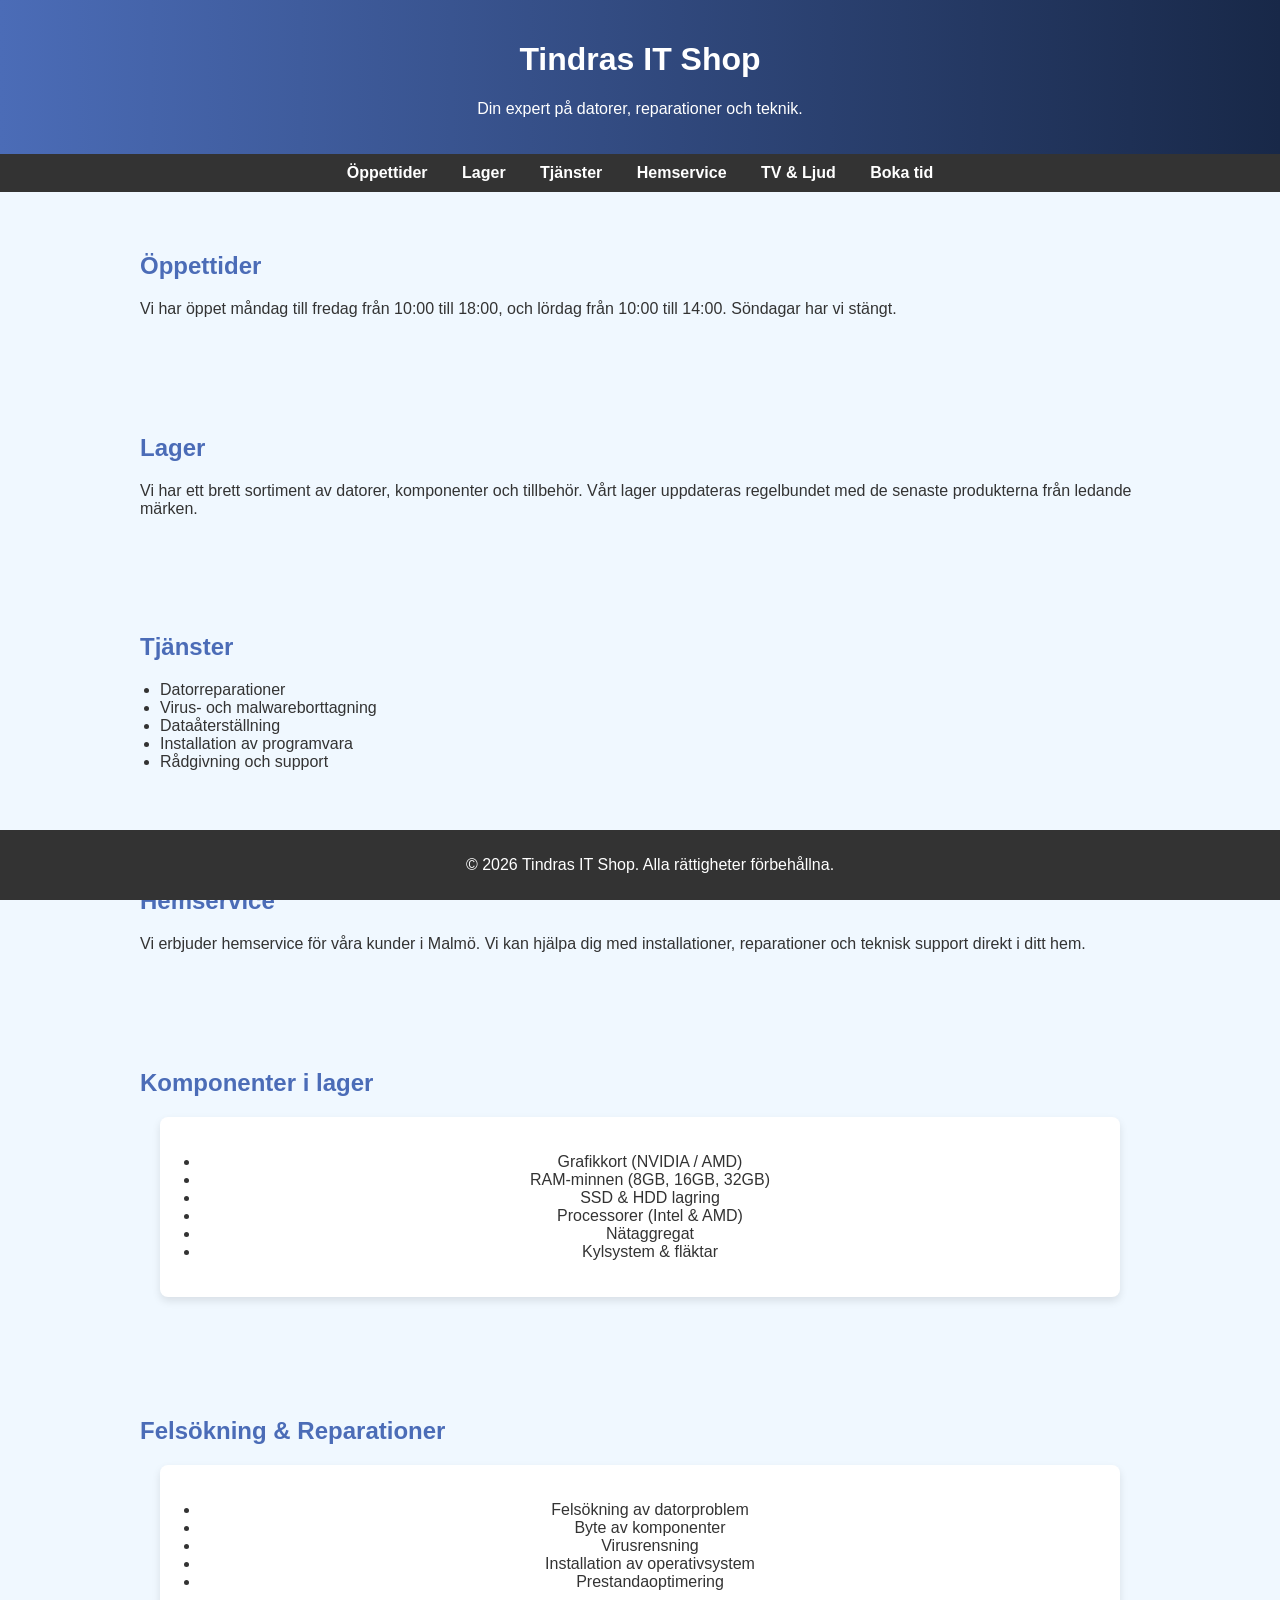
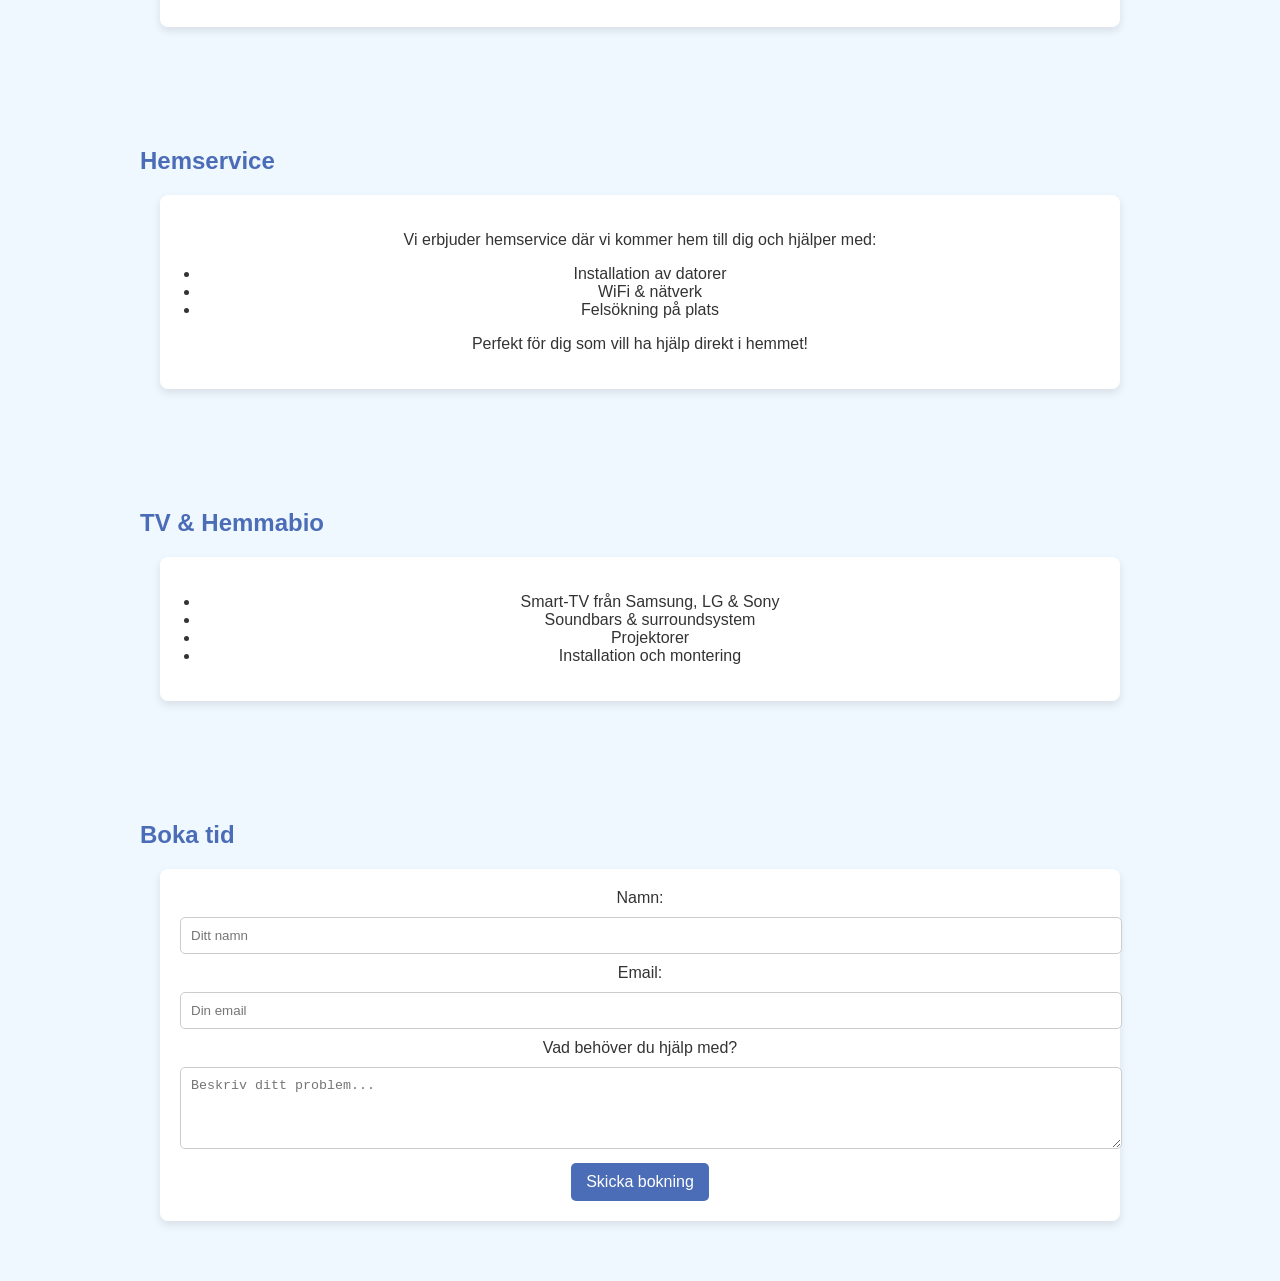
==== www/index.html @ 1469da60 "Add project plan and initial HTML structure for Tindras IT Shop Co-authored-by: Copilot <copilot@git" ====
<!DOCTYPE html>
<html lang="en">

<head>
    <meta charset="UTF-8">
    <meta name="viewport" content="width=device-width, initial-scale=1.0">
    <title>Tindras IT Shop</title>
    <style>
        body {
            margin: 0;
            font-family: Arial, sans-serif;
            background-color: #f0f8ff;
            color: #333;
        }

        header {
            background: linear-gradient(90deg, #4b6cb7, #182848);
            color: white;
            padding: 20px;
            text-align: center;
        }

        nav {
            background-color: #333;
            padding: 10px;
            text-align: center;
        }

        nav a {
            color: white;
            margin: 0 15px;
            text-decoration: none;
            font-weight: bold;
        }

        nav a:hover {
            text-decoration: underline;
        }

        section {
            padding: 40px 20px;
            max-width: 1000px;
            margin: auto;
        }

        h2 {
            color: #4b6cb7;
        }

        .card {
            background-color: white;
            border-radius: 8px;
            box-shadow: 0 4px 8px rgba(0, 0, 0, 0.1);
            padding: 20px;
            margin: 20px;
            text-align: center;
            transition: transform 0.2s;
        }

        ul {
            padding-left: 20px;
        }

        footer {
            background-color: #333;
            color: white;
            text-align: center;
            padding: 10px;
            position: fixed;
            width: 100%;
            bottom: 0;
        }

        .btn {
            background-color: #4b6cb7;
            color: white;
            padding: 10px 15px;
            border: none;
            border-radius: 5px;
            cursor: pointer;
            font-size: 16px;
        }

        .btn:hover {
            background-color: #182848;
        }

        input,
        textarea {
            width: 100%;
            padding: 10px;
            margin: 10px 0;
            border: 1px solid #ccc;
            border-radius: 5px;
        }
    </style>

</head>

<body>
    <header>
        <h1>Tindras IT Shop</h1>
        <p>Din expert på datorer, reparationer och teknik.</p>
    </header>

    <nav>
        <a href="#oppettider">Öppettider</a>
        <a href="#lager">Lager</a>
        <a href="#tjänster">Tjänster</a>
        <a href="#hemservice">Hemservice</a>
        <a href="#tv">TV & Ljud</a>
        <a href="#boka">Boka tid</a>
    </nav>
    <section id="oppettider">
        <h2>Öppettider</h2>
        <p>Vi har öppet måndag till fredag från 10:00 till 18:00, och lördag från 10:00 till 14:00. Söndagar har vi
            stängt.</p>
    </section>

    <section id="lager">
        <h2>Lager</h2>
        <p>Vi har ett brett sortiment av datorer, komponenter och tillbehör. Vårt lager uppdateras regelbundet med de
            senaste produkterna från ledande märken.</p>
    </section>

    <section id="tjänster">
        <h2>Tjänster</h2>
        <ul>
            <li>Datorreparationer</li>
            <li>Virus- och malwareborttagning</li>
            <li>Dataåterställning</li>
            <li>Installation av programvara</li>
            <li>Rådgivning och support</li>
        </ul>
    </section>

    <section id="hemservice">
        <h2>Hemservice</h2>
        <p>Vi erbjuder hemservice för våra kunder i Malmö. Vi kan hjälpa dig med installationer, reparationer och
            teknisk support direkt i ditt hem.</p>
    </section>

    <section id="lager">
        <h2>Komponenter i lager</h2>
        <div class="card">
            <ul>
                <li>Grafikkort (NVIDIA / AMD)</li>
                <li>RAM-minnen (8GB, 16GB, 32GB)</li>
                <li>SSD & HDD lagring</li>
                <li>Processorer (Intel & AMD)</li>
                <li>Nätaggregat</li>
                <li>Kylsystem & fläktar</li>
            </ul>
        </div>
    </section>

    <section id="tjanster">
        <h2>Felsökning & Reparationer</h2>
        <div class="card">
            <ul>
                <li>Felsökning av datorproblem</li>
                <li>Byte av komponenter</li>
                <li>Virusrensning</li>
                <li>Installation av operativsystem</li>
                <li>Prestandaoptimering</li>
            </ul>
        </div>
    </section>

    <section id="hemservice">
        <h2>Hemservice</h2>
        <div class="card">
            <p>Vi erbjuder hemservice där vi kommer hem till dig och hjälper med:</p>
            <ul>
                <li>Installation av datorer</li>
                <li>WiFi & nätverk</li>
                <li>Felsökning på plats</li>
            </ul>
            <p>Perfekt för dig som vill ha hjälp direkt i hemmet!</p>
        </div>
    </section>

    <section id="tv">
        <h2>TV & Hemmabio</h2>
        <div class="card">
            <ul>
                <li>Smart-TV från Samsung, LG & Sony</li>
                <li>Soundbars & surroundsystem</li>
                <li>Projektorer</li>
                <li>Installation och montering</li>
            </ul>
        </div>
    </section>

    <section id="boka">
        <h2>Boka tid</h2>
        <div class="card">
            <form>
                <label>Namn:</label>
                <input type="text" placeholder="Ditt namn">

                <label>Email:</label>
                <input type="email" placeholder="Din email">

                <label>Vad behöver du hjälp med?</label>
                <textarea rows="4" placeholder="Beskriv ditt problem..."></textarea>

                <button class="btn">Skicka bokning</button>
            </form>
        </div>
    </section>

    <footer>
        <p>&copy; 2026 Tindras IT Shop. Alla rättigheter förbehållna.</p>
    </footer>


</body>

</html>
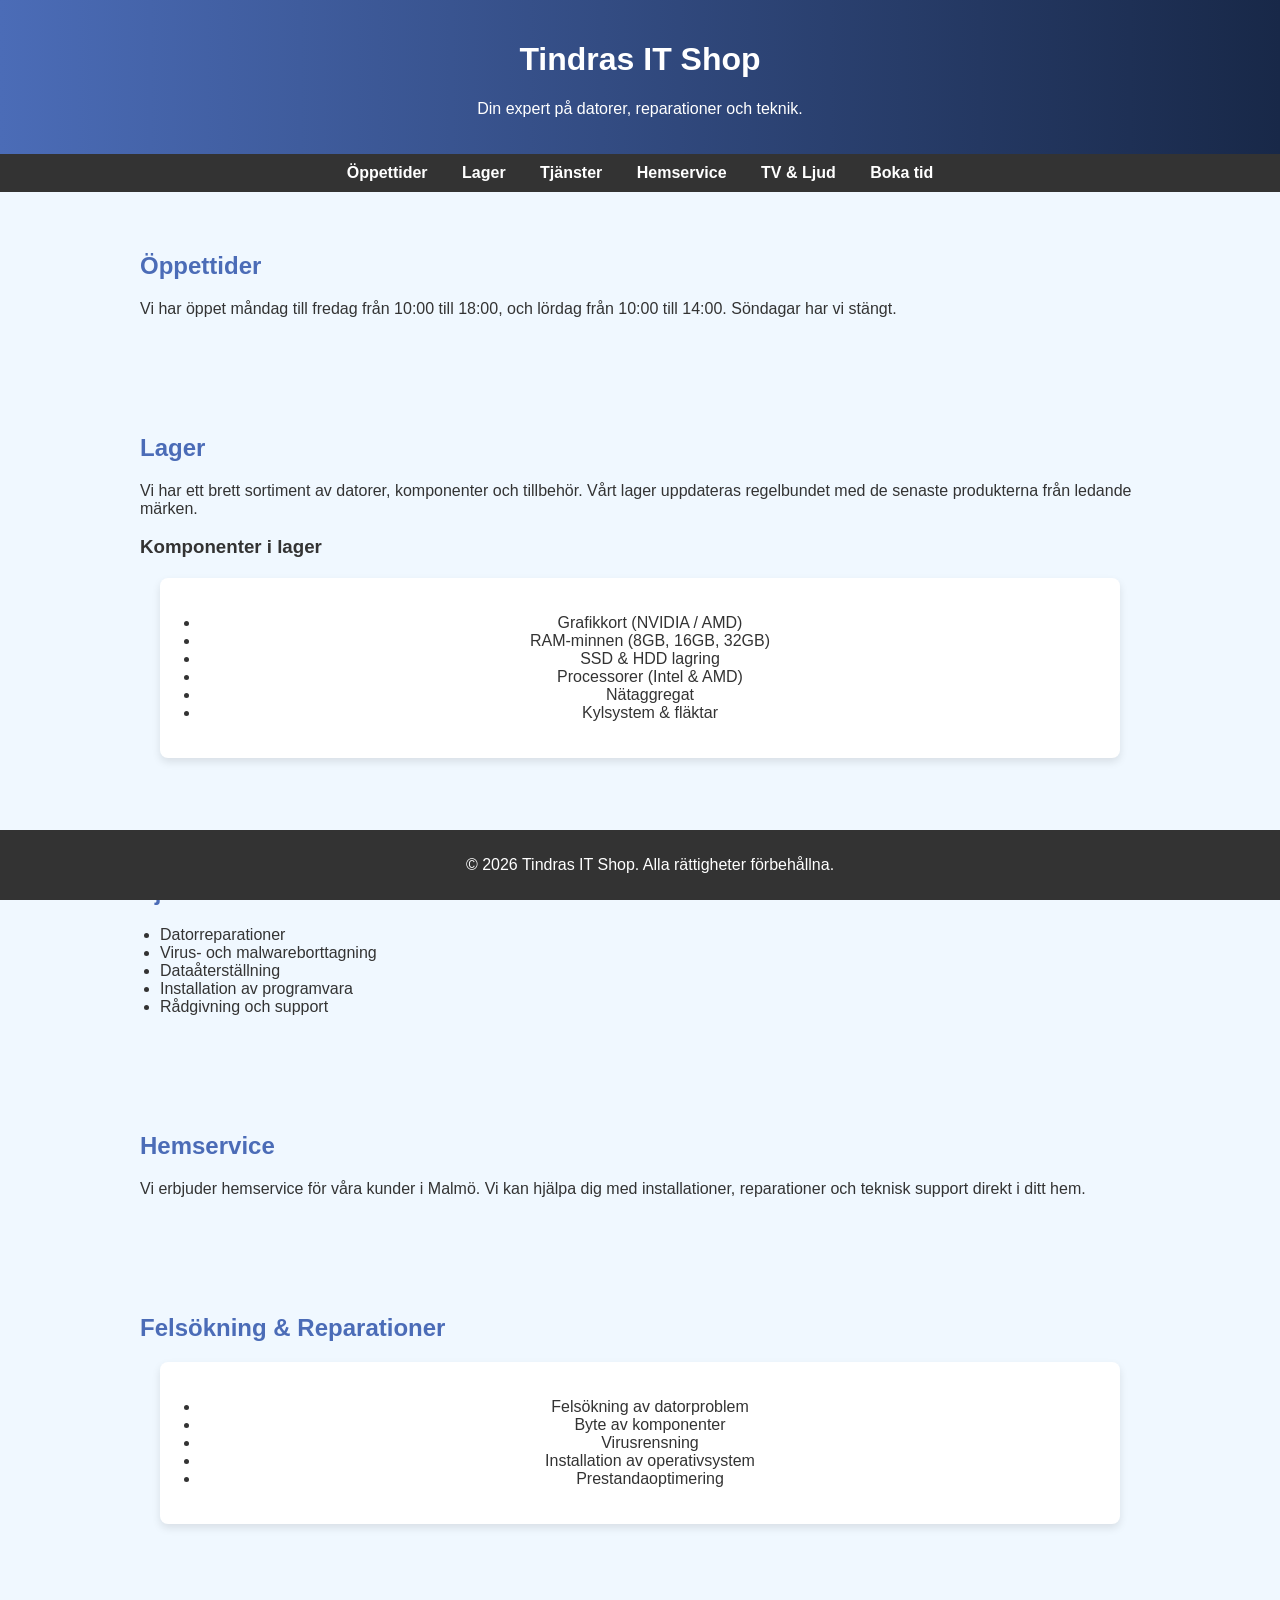
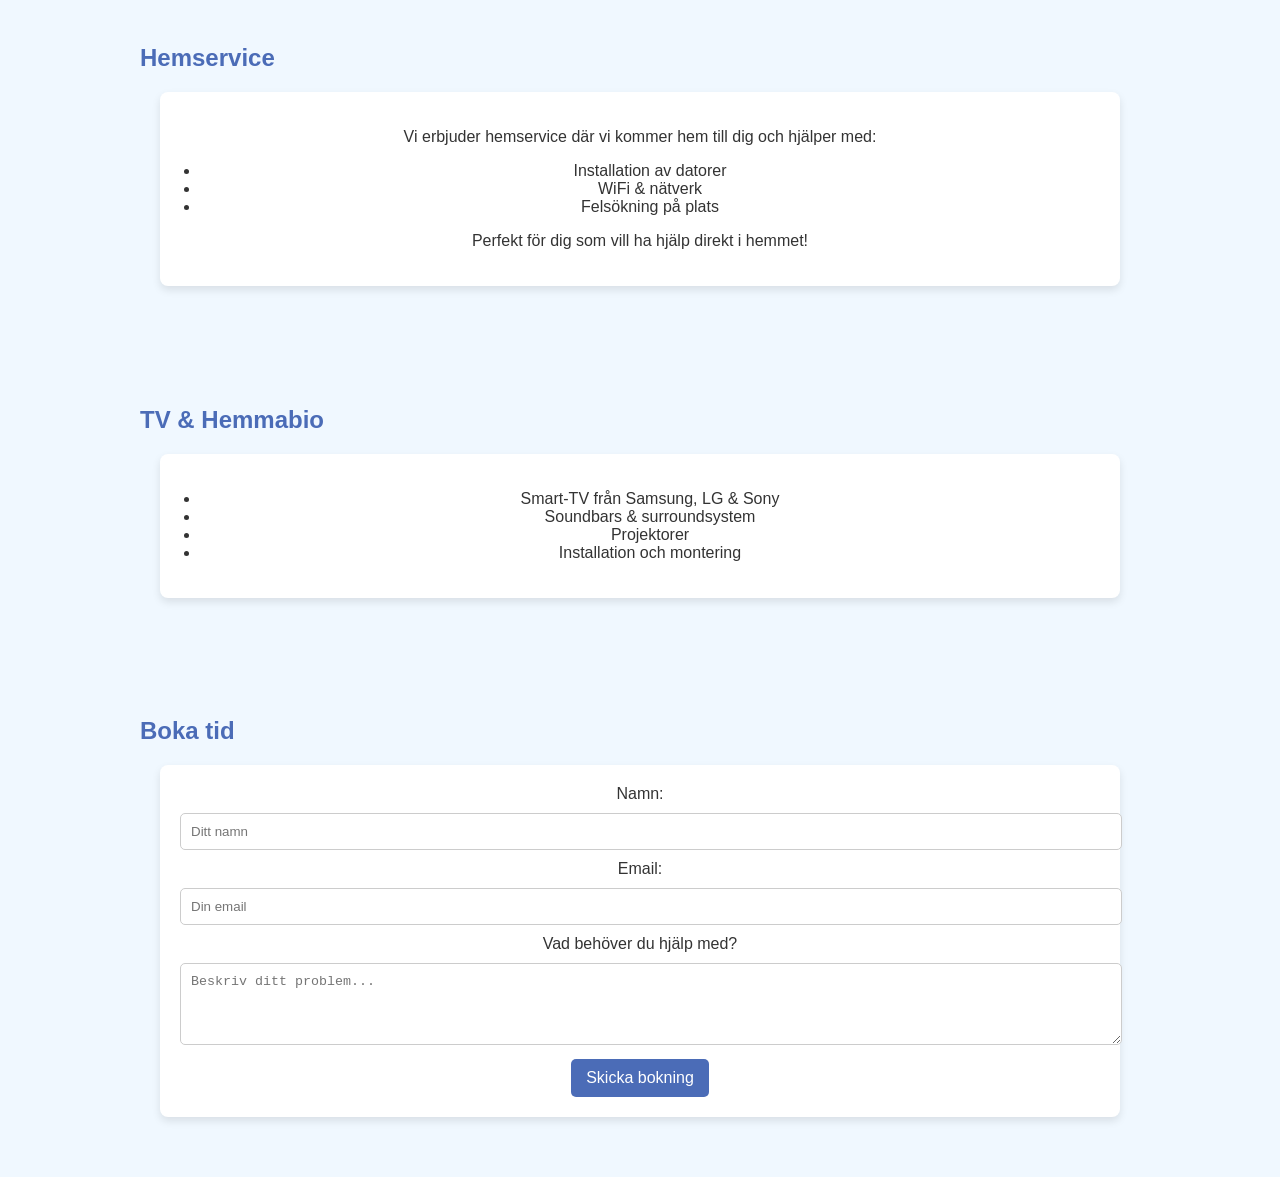
==== commit 0453df6d: "Update inventory section to include available components and remove duplicate section Co-authored-by" ====
--- a/www/index.html
+++ b/www/index.html
@@ -121,6 +121,18 @@
         <h2>Lager</h2>
         <p>Vi har ett brett sortiment av datorer, komponenter och tillbehör. Vårt lager uppdateras regelbundet med de
             senaste produkterna från ledande märken.</p>
+        <h3>Komponenter i lager</h3>
+        <div class="card">
+            <ul>
+                <li>Grafikkort (NVIDIA / AMD)</li>
+                <li>RAM-minnen (8GB, 16GB, 32GB)</li>
+                <li>SSD & HDD lagring</li>
+                <li>Processorer (Intel & AMD)</li>
+                <li>Nätaggregat</li>
+                <li>Kylsystem & fläktar</li>
+            </ul>
+        </div>
+
     </section>
 
     <section id="tjänster">
@@ -140,19 +152,6 @@
             teknisk support direkt i ditt hem.</p>
     </section>
 
-    <section id="lager">
-        <h2>Komponenter i lager</h2>
-        <div class="card">
-            <ul>
-                <li>Grafikkort (NVIDIA / AMD)</li>
-                <li>RAM-minnen (8GB, 16GB, 32GB)</li>
-                <li>SSD & HDD lagring</li>
-                <li>Processorer (Intel & AMD)</li>
-                <li>Nätaggregat</li>
-                <li>Kylsystem & fläktar</li>
-            </ul>
-        </div>
-    </section>
 
     <section id="tjanster">
         <h2>Felsökning & Reparationer</h2>
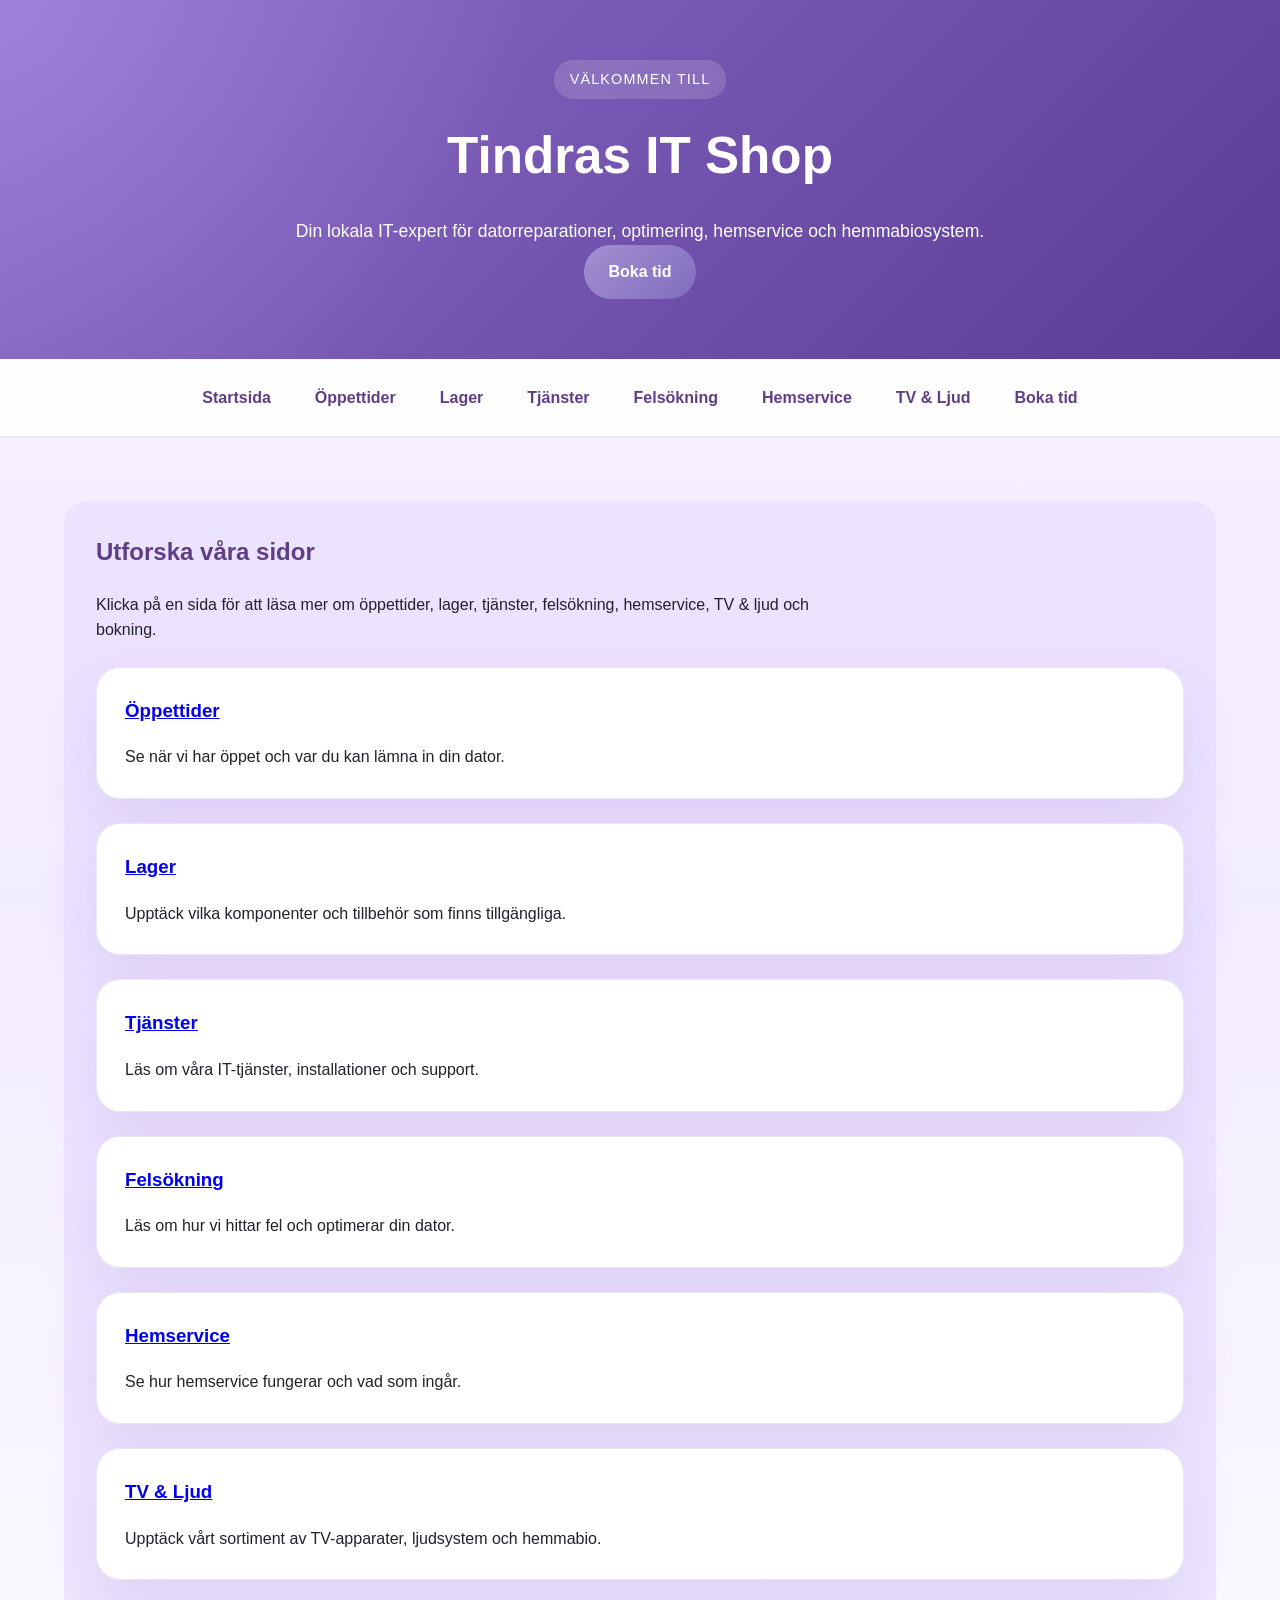
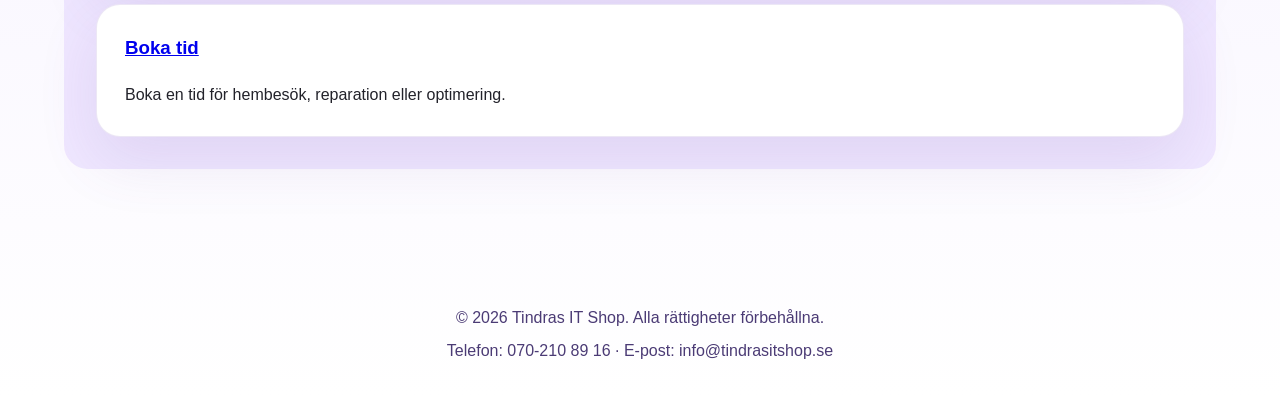
==== commit 0883a74f: "Implement comprehensive updates for Tindras IT Shop website - Revamped projektplan to focus on websi" ====
--- a/www/index.html
+++ b/www/index.html
@@ -1,219 +1,82 @@
 <!DOCTYPE html>
-<html lang="en">
+<html lang="sv">
 
 <head>
     <meta charset="UTF-8">
     <meta name="viewport" content="width=device-width, initial-scale=1.0">
     <title>Tindras IT Shop</title>
-    <style>
-        body {
-            margin: 0;
-            font-family: Arial, sans-serif;
-            background-color: #f0f8ff;
-            color: #333;
-        }
-
-        header {
-            background: linear-gradient(90deg, #4b6cb7, #182848);
-            color: white;
-            padding: 20px;
-            text-align: center;
-        }
-
-        nav {
-            background-color: #333;
-            padding: 10px;
-            text-align: center;
-        }
-
-        nav a {
-            color: white;
-            margin: 0 15px;
-            text-decoration: none;
-            font-weight: bold;
-        }
-
-        nav a:hover {
-            text-decoration: underline;
-        }
-
-        section {
-            padding: 40px 20px;
-            max-width: 1000px;
-            margin: auto;
-        }
-
-        h2 {
-            color: #4b6cb7;
-        }
-
-        .card {
-            background-color: white;
-            border-radius: 8px;
-            box-shadow: 0 4px 8px rgba(0, 0, 0, 0.1);
-            padding: 20px;
-            margin: 20px;
-            text-align: center;
-            transition: transform 0.2s;
-        }
-
-        ul {
-            padding-left: 20px;
-        }
-
-        footer {
-            background-color: #333;
-            color: white;
-            text-align: center;
-            padding: 10px;
-            position: fixed;
-            width: 100%;
-            bottom: 0;
-        }
-
-        .btn {
-            background-color: #4b6cb7;
-            color: white;
-            padding: 10px 15px;
-            border: none;
-            border-radius: 5px;
-            cursor: pointer;
-            font-size: 16px;
-        }
-
-        .btn:hover {
-            background-color: #182848;
-        }
-
-        input,
-        textarea {
-            width: 100%;
-            padding: 10px;
-            margin: 10px 0;
-            border: 1px solid #ccc;
-            border-radius: 5px;
-        }
-    </style>
-
+    <meta name="description"
+        content="Tindras IT Shop i Malmö erbjuder datorreparationer, felsökning, hemservice och TV-/ljudanläggningar.">
+    <link rel="stylesheet" href="style.css">
 </head>
 
 <body>
-    <header>
-        <h1>Tindras IT Shop</h1>
-        <p>Din expert på datorer, reparationer och teknik.</p>
+    <header class="hero">
+        <div class="hero-inner">
+            <span class="eyebrow">Välkommen till</span>
+            <h1>Tindras IT Shop</h1>
+            <p>Din lokala IT-expert för datorreparationer, optimering, hemservice och hemmabiosystem.</p>
+            <a class="btn" href="boka.html">Boka tid</a>
+        </div>
     </header>
 
-    <nav>
-        <a href="#oppettider">Öppettider</a>
-        <a href="#lager">Lager</a>
-        <a href="#tjänster">Tjänster</a>
-        <a href="#hemservice">Hemservice</a>
-        <a href="#tv">TV & Ljud</a>
-        <a href="#boka">Boka tid</a>
+    <nav class="site-nav" aria-label="Huvudnavigation">
+        <a href="index.html">Startsida</a>
+        <a href="oppettider.html">Öppettider</a>
+        <a href="lager.html">Lager</a>
+        <a href="tjanster.html">Tjänster</a>
+        <a href="felsokning.html">Felsökning</a>
+        <a href="hemservice.html">Hemservice</a>
+        <a href="tv.html">TV & Ljud</a>
+        <a href="boka.html">Boka tid</a>
     </nav>
-    <section id="oppettider">
-        <h2>Öppettider</h2>
-        <p>Vi har öppet måndag till fredag från 10:00 till 18:00, och lördag från 10:00 till 14:00. Söndagar har vi
-            stängt.</p>
-    </section>
 
-    <section id="lager">
-        <h2>Lager</h2>
-        <p>Vi har ett brett sortiment av datorer, komponenter och tillbehör. Vårt lager uppdateras regelbundet med de
-            senaste produkterna från ledande märken.</p>
-        <h3>Komponenter i lager</h3>
-        <div class="card">
-            <ul>
-                <li>Grafikkort (NVIDIA / AMD)</li>
-                <li>RAM-minnen (8GB, 16GB, 32GB)</li>
-                <li>SSD & HDD lagring</li>
-                <li>Processorer (Intel & AMD)</li>
-                <li>Nätaggregat</li>
-                <li>Kylsystem & fläktar</li>
-            </ul>
-        </div>
+    <main>
+        <section class="section section-primary">
+            <div class="section-header">
+                <h2>Utforska våra sidor</h2>
+                <p>Klicka på en sida för att läsa mer om öppettider, lager, tjänster, felsökning, hemservice, TV & ljud
+                    och bokning.</p>
+            </div>
+            <div class="card-grid">
+                <article class="card">
+                    <h3><a href="oppettider.html">Öppettider</a></h3>
+                    <p>Se när vi har öppet och var du kan lämna in din dator.</p>
+                </article>
+                <article class="card">
+                    <h3><a href="lager.html">Lager</a></h3>
+                    <p>Upptäck vilka komponenter och tillbehör som finns tillgängliga.</p>
+                </article>
+                <article class="card">
+                    <h3><a href="tjanster.html">Tjänster</a></h3>
+                    <p>Läs om våra IT-tjänster, installationer och support.</p>
+                </article>
+                <article class="card">
+                    <h3><a href="felsokning.html">Felsökning</a></h3>
+                    <p>Läs om hur vi hittar fel och optimerar din dator.</p>
+                </article>
+                <article class="card">
+                    <h3><a href="hemservice.html">Hemservice</a></h3>
+                    <p>Se hur hemservice fungerar och vad som ingår.</p>
+                </article>
+                <article class="card">
+                    <h3><a href="tv.html">TV & Ljud</a></h3>
+                    <p>Upptäck vårt sortiment av TV-apparater, ljudsystem och hemmabio.</p>
+                </article>
+                <article class="card">
+                    <h3><a href="boka.html">Boka tid</a></h3>
+                    <p>Boka en tid för hembesök, reparation eller optimering.</p>
+                </article>
+            </div>
+        </section>
+    </main>
 
-    </section>
-
-    <section id="tjänster">
-        <h2>Tjänster</h2>
-        <ul>
-            <li>Datorreparationer</li>
-            <li>Virus- och malwareborttagning</li>
-            <li>Dataåterställning</li>
-            <li>Installation av programvara</li>
-            <li>Rådgivning och support</li>
-        </ul>
-    </section>
-
-    <section id="hemservice">
-        <h2>Hemservice</h2>
-        <p>Vi erbjuder hemservice för våra kunder i Malmö. Vi kan hjälpa dig med installationer, reparationer och
-            teknisk support direkt i ditt hem.</p>
-    </section>
-
-
-    <section id="tjanster">
-        <h2>Felsökning & Reparationer</h2>
-        <div class="card">
-            <ul>
-                <li>Felsökning av datorproblem</li>
-                <li>Byte av komponenter</li>
-                <li>Virusrensning</li>
-                <li>Installation av operativsystem</li>
-                <li>Prestandaoptimering</li>
-            </ul>
-        </div>
-    </section>
-
-    <section id="hemservice">
-        <h2>Hemservice</h2>
-        <div class="card">
-            <p>Vi erbjuder hemservice där vi kommer hem till dig och hjälper med:</p>
-            <ul>
-                <li>Installation av datorer</li>
-                <li>WiFi & nätverk</li>
-                <li>Felsökning på plats</li>
-            </ul>
-            <p>Perfekt för dig som vill ha hjälp direkt i hemmet!</p>
-        </div>
-    </section>
-
-    <section id="tv">
-        <h2>TV & Hemmabio</h2>
-        <div class="card">
-            <ul>
-                <li>Smart-TV från Samsung, LG & Sony</li>
-                <li>Soundbars & surroundsystem</li>
-                <li>Projektorer</li>
-                <li>Installation och montering</li>
-            </ul>
-        </div>
-    </section>
-
-    <section id="boka">
-        <h2>Boka tid</h2>
-        <div class="card">
-            <form>
-                <label>Namn:</label>
-                <input type="text" placeholder="Ditt namn">
-
-                <label>Email:</label>
-                <input type="email" placeholder="Din email">
-
-                <label>Vad behöver du hjälp med?</label>
-                <textarea rows="4" placeholder="Beskriv ditt problem..."></textarea>
-
-                <button class="btn">Skicka bokning</button>
-            </form>
-        </div>
-    </section>
-
-    <footer>
+    <footer class="site-footer">
         <p>&copy; 2026 Tindras IT Shop. Alla rättigheter förbehållna.</p>
+        <p>Telefon: 070-210 89 16 · E-post: info@tindrasitshop.se</p>
     </footer>
 
-
+    <script src="script.js"></script>
 </body>
 
 </html>
--- a/www/style.css
+++ b/www/style.css
@@ -0,0 +1,263 @@
+:root {
+    --lavender: #a58fd1;
+    --lavender-dark: #5e3f86;
+    --lavender-soft: #f2e8fb;
+    --accent: #7f6ebf;
+    --text: #22222a;
+    --bg: #f8f3ff;
+    --card: #ffffff;
+    --border: rgba(126, 93, 185, 0.15);
+    --shadow: 0 24px 60px rgba(115, 81, 166, 0.12);
+}
+
+* {
+    box-sizing: border-box;
+}
+
+html {
+    scroll-behavior: smooth;
+}
+
+body {
+    margin: 0;
+    min-height: 100vh;
+    font-family: "Segoe UI", Tahoma, Geneva, Verdana, sans-serif;
+    background: linear-gradient(180deg, #f7f1ff 0%, #f2ecff 45%, #ffffff 100%);
+    color: var(--text);
+    line-height: 1.6;
+}
+
+img {
+    max-width: 100%;
+    display: block;
+}
+
+.hero {
+    background: radial-gradient(circle at top left, rgba(193, 170, 255, 0.35), transparent 40%),
+        linear-gradient(135deg, #8c6cc7, #593b94);
+    color: #ffffff;
+    padding: 60px 24px;
+    text-align: center;
+}
+
+.hero-inner {
+    max-width: 840px;
+    margin: 0 auto;
+}
+
+.eyebrow {
+    display: inline-block;
+    margin-bottom: 16px;
+    padding: 8px 16px;
+    border-radius: 999px;
+    background: rgba(255, 255, 255, 0.15);
+    font-size: 0.9rem;
+    letter-spacing: 0.08em;
+    text-transform: uppercase;
+}
+
+.hero h1 {
+    margin: 0;
+    font-size: clamp(2.4rem, 4vw, 4.5rem);
+}
+
+.hero p {
+    max-width: 720px;
+    margin: 20px auto 0;
+    font-size: 1.1rem;
+}
+
+.site-nav {
+    display: flex;
+    flex-wrap: wrap;
+    justify-content: center;
+    gap: 12px;
+    padding: 16px 24px;
+    background: rgba(255, 255, 255, 0.92);
+    border-bottom: 1px solid rgba(126, 93, 185, 0.18);
+    position: sticky;
+    top: 0;
+    z-index: 10;
+}
+
+.site-nav a {
+    padding: 10px 16px;
+    border-radius: 999px;
+    text-decoration: none;
+    color: var(--lavender-dark);
+    font-weight: 600;
+    transition: background 0.2s ease, color 0.2s ease;
+}
+
+.site-nav a:hover,
+.site-nav a:focus-visible {
+    background: var(--lavender-soft);
+    outline: none;
+}
+
+main {
+    max-width: 1200px;
+    margin: 0 auto;
+    padding: 24px;
+}
+
+.section {
+    margin: 40px 0;
+}
+
+.section-primary {
+    background: rgba(234, 222, 255, 0.7);
+    border-radius: 24px;
+    padding: 32px;
+}
+
+.section-secondary {
+    background: rgba(249, 241, 255, 0.95);
+    border-radius: 24px;
+    padding: 32px;
+}
+
+.section-header {
+    max-width: 760px;
+    margin-bottom: 24px;
+}
+
+.section h2 {
+    margin-top: 0;
+    color: var(--lavender-dark);
+}
+
+.section p,
+.section dl,
+.section ul,
+.section ol {
+    margin: 0;
+}
+
+.section dl {
+    display: grid;
+    grid-template-columns: max-content 1fr;
+    gap: 8px 24px;
+    margin-top: 16px;
+}
+
+.card-grid,
+.booking-grid {
+    display: grid;
+    gap: 24px;
+}
+
+.card {
+    background: var(--card);
+    border: 1px solid var(--border);
+    border-radius: 24px;
+    box-shadow: var(--shadow);
+    padding: 28px;
+}
+
+.card h3 {
+    margin-top: 0;
+    color: var(--lavender-dark);
+}
+
+.card ul,
+.card ol {
+    padding-left: 20px;
+    margin: 20px 0 0;
+}
+
+.btn {
+    display: inline-flex;
+    align-items: center;
+    justify-content: center;
+    padding: 14px 24px;
+    border: none;
+    border-radius: 999px;
+    background: linear-gradient(135deg, var(--lavender), var(--accent));
+    color: #ffffff;
+    font-size: 1rem;
+    font-weight: 700;
+    text-decoration: none;
+    cursor: pointer;
+    transition: transform 0.2s ease, box-shadow 0.2s ease;
+}
+
+.btn:hover,
+.btn:focus-visible {
+    transform: translateY(-1px);
+    box-shadow: 0 16px 30px rgba(125, 88, 186, 0.18);
+    outline: none;
+}
+
+.booking-grid {
+    grid-template-columns: minmax(280px, 1fr) 1fr;
+    align-items: start;
+}
+
+.booking-form {
+    display: grid;
+    gap: 16px;
+}
+
+label {
+    font-weight: 600;
+}
+
+input,
+textarea,
+select {
+    width: 100%;
+    padding: 14px 16px;
+    border: 1px solid rgba(126, 93, 185, 0.24);
+    border-radius: 16px;
+    background: #ffffff;
+}
+
+input:focus,
+textarea:focus,
+select:focus {
+    outline: 3px solid rgba(165, 143, 209, 0.35);
+}
+
+.booking-feedback {
+    min-height: 120px;
+    padding: 24px;
+    border: 1px dashed rgba(126, 93, 185, 0.35);
+    border-radius: 20px;
+    background: rgba(245, 240, 255, 0.9);
+    color: var(--lavender-dark);
+    font-size: 1rem;
+}
+
+.site-footer {
+    margin: 40px 0 0;
+    padding: 24px;
+    text-align: center;
+    color: #4b3b75;
+}
+
+.site-footer p {
+    margin: 8px 0;
+}
+
+@media (max-width: 860px) {
+
+    .card-grid,
+    .booking-grid {
+        grid-template-columns: 1fr;
+    }
+}
+
+@media (max-width: 640px) {
+    .hero {
+        padding: 40px 18px;
+    }
+
+    .site-nav {
+        padding: 12px 18px;
+    }
+
+    .section {
+        margin: 28px 0;
+    }
+}
